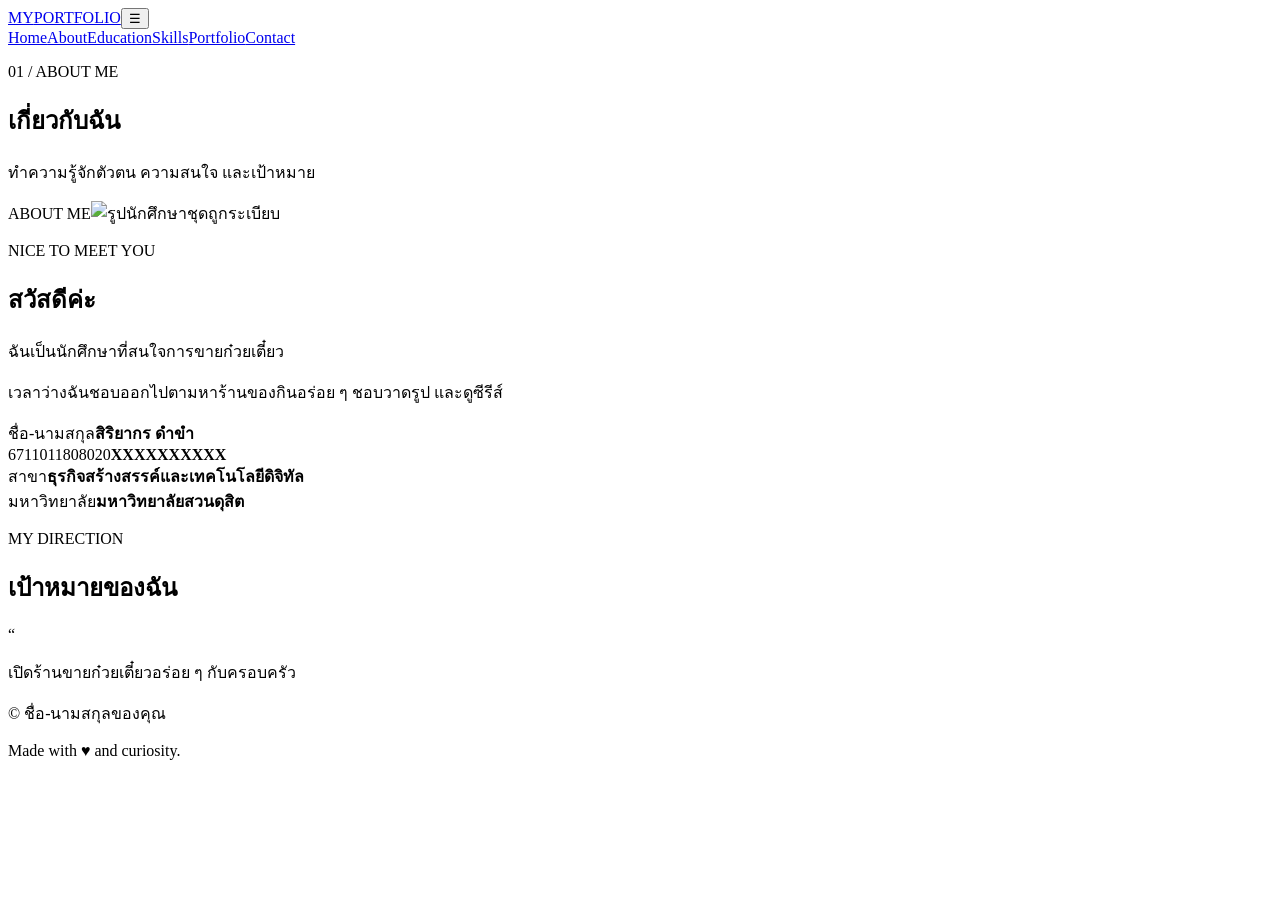
==== about.html @ 48eb5558 "Add files via upload" ====
<!doctype html>
<html lang="th">
<head><meta charset="utf-8"><meta name="viewport" content="width=device-width, initial-scale=1"><meta name="description" content="ข้อมูลส่วนตัวและความสนใจ"><title>เกี่ยวกับฉัน | My Personal Portfolio</title><link rel="stylesheet" href="css/style.css"></head>
<body data-page="about">
  <header class="site-header"><div class="container nav-wrap"><a class="brand" href="index.html">MY<span>PORTFOLIO</span></a><button class="menu-toggle" type="button" aria-expanded="false" aria-controls="site-nav" aria-label="เปิดเมนู">☰</button><nav id="site-nav" class="site-nav" aria-label="เมนูหลัก"><a data-nav="home" href="index.html">Home</a><a data-nav="about" href="about.html">About</a><a data-nav="education" href="education.html">Education</a><a data-nav="skills" href="skills.html">Skills</a><a data-nav="portfolio" href="portfolio.html">Portfolio</a><a data-nav="contact" href="contact.html">Contact</a></nav></div></header>
  <main>
    <section class="page-hero"><div class="container"><p class="eyebrow">01 / ABOUT ME</p><h1>เกี่ยวกับ<span>ฉัน</span></h1><p class="page-intro">ทำความรู้จักตัวตน ความสนใจ และเป้าหมาย</p></div></section>
    <section class="section"><div class="container about-grid">
      <div class="about-photo reveal"><div class="portrait-frame portrait-small"><span class="portrait-label">ABOUT ME</span><img src="assets/me2.jpg" alt="รูปนักศึกษาชุดถูกระเบียบ"></div></div>
      <div class="about-content reveal reveal-delay"><p class="eyebrow">NICE TO MEET YOU</p><h2>สวัสดีค่ะ<br></h2><p>ฉันเป็นนักศึกษาที่สนใจการขายก๋วยเตี๋ยว</p><p>เวลาว่างฉันชอบออกไปตามหาร้านของกินอร่อย ๆ ชอบวาดรูป และดูซีรีส์</p><div class="info-list"><div><span>ชื่อ-นามสกุล</span><strong>สิริยากร ดำขำ</strong></div><div><span>6711011808020</span><strong>XXXXXXXXXX</strong></div><div><span>สาขา</span><strong>ธุรกิจสร้างสรรค์และเทคโนโลยีดิจิทัล</strong></div><div><span>มหาวิทยาลัย</span><strong>มหาวิทยาลัยสวนดุสิต</strong></div></div></div>
    </div></section>
    <section class="section section-soft"><div class="container two-col"><div><p class="eyebrow">MY DIRECTION</p><h2>เป้าหมายของฉัน</h2></div><div class="quote-card"><span class="quote-mark">“</span><p>เปิดร้านขายก๋วยเตี๋ยวอร่อย ๆ กับครอบครัว</p></div></div></section>
  </main>
  <footer class="site-footer"><div class="container footer-inner"><p>© <span data-year></span> ชื่อ-นามสกุลของคุณ</p><p>Made with <span class="pink">♥</span> and curiosity.</p></div></footer><script src="js/script.js"></script>
</body></html>
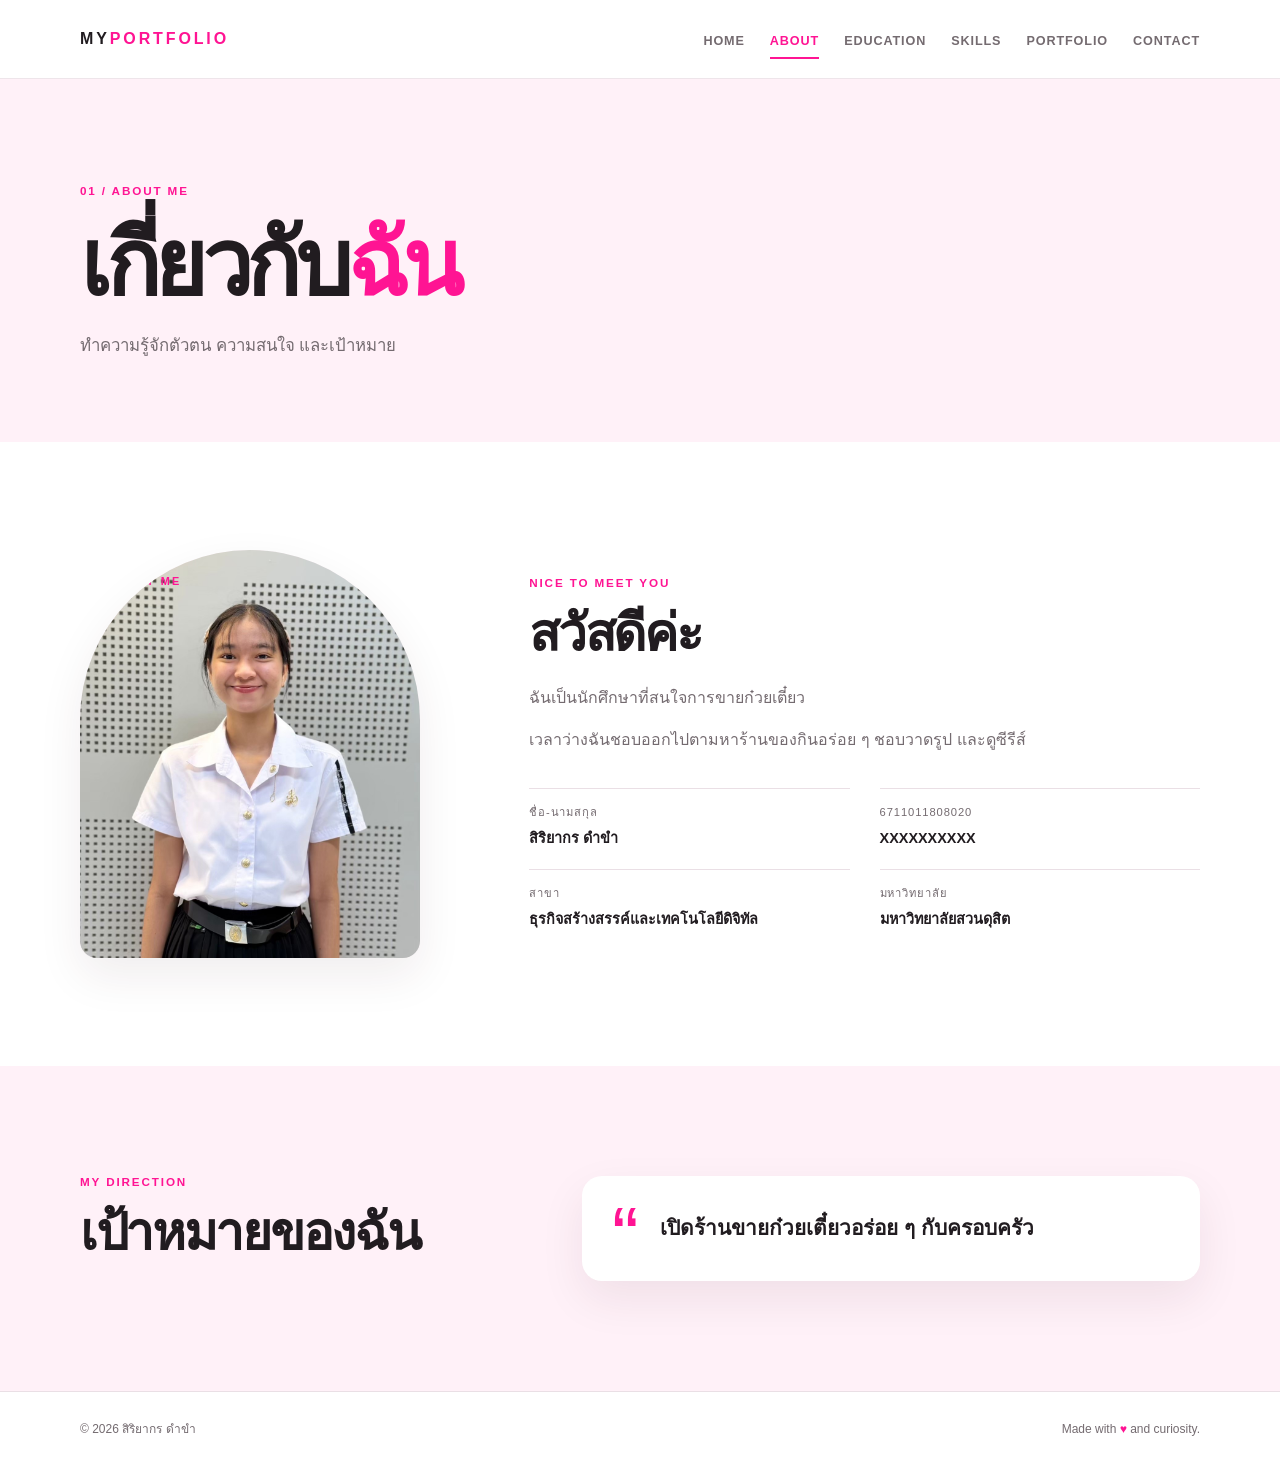
==== commit 1f4a8e1d: "Update about.html" ====
--- a/about.html
+++ b/about.html
@@ -11,5 +11,5 @@
     </div></section>
     <section class="section section-soft"><div class="container two-col"><div><p class="eyebrow">MY DIRECTION</p><h2>เป้าหมายของฉัน</h2></div><div class="quote-card"><span class="quote-mark">“</span><p>เปิดร้านขายก๋วยเตี๋ยวอร่อย ๆ กับครอบครัว</p></div></div></section>
   </main>
-  <footer class="site-footer"><div class="container footer-inner"><p>© <span data-year></span> ชื่อ-นามสกุลของคุณ</p><p>Made with <span class="pink">♥</span> and curiosity.</p></div></footer><script src="js/script.js"></script>
+  <footer class="site-footer"><div class="container footer-inner"><p>© <span data-year></span> สิริยากร ดำขำ</p><p>Made with <span class="pink">♥</span> and curiosity.</p></div></footer><script src="js/script.js"></script>
 </body></html>
--- a/css/style.css
+++ b/css/style.css
@@ -0,0 +1,157 @@
+@import url('https://fonts.googleapis.com/css2?family=DM+Sans:wght@400;500;600;700&family=Noto+Sans+Thai:wght@400;500;600;700&display=swap');
+
+:root { --pink:#FF1493; --pink-soft:#fff1f8; --ink:#211c20; --muted:#746b70; --line:#eadfe5; --white:#fff; --shadow:0 18px 45px rgba(60,21,44,.08); --radius:20px; }
+* { box-sizing:border-box; }
+html { scroll-behavior:smooth; }
+body { margin:0; color:var(--ink); background:var(--white); font-family:'DM Sans','Noto Sans Thai',Arial,sans-serif; line-height:1.65; }
+img { max-width:100%; display:block; }
+a { color:inherit; text-decoration:none; }
+button,input,textarea { font:inherit; }
+.container { width:min(1120px, calc(100% - 48px)); margin:0 auto; }
+.narrow { width:min(820px, calc(100% - 48px)); }
+.section { padding:108px 0; }
+.section-soft { background:var(--pink-soft); }
+.site-header { position:relative; z-index:10; background:rgba(255,255,255,.95); border-bottom:1px solid rgba(234,223,229,.8); }
+.nav-wrap { min-height:78px; display:flex; align-items:center; justify-content:space-between; gap:28px; }
+.brand { font-size:1rem; font-weight:700; letter-spacing:.18em; white-space:nowrap; }
+.brand span { color:var(--pink); }
+.site-nav { display:flex; align-items:center; gap:25px; }
+.site-nav a { position:relative; padding:28px 0 24px; color:var(--muted); font-size:.79rem; font-weight:600; text-transform:uppercase; letter-spacing:.07em; }
+.site-nav a::after { position:absolute; content:''; left:0; right:0; bottom:16px; height:2px; background:var(--pink); transform:scaleX(0); transition:transform .25s ease; }
+.site-nav a:hover,.site-nav a.active { color:var(--pink); }
+.site-nav a:hover::after,.site-nav a.active::after { transform:scaleX(1); }
+.menu-toggle { display:none; border:0; background:transparent; color:var(--ink); font-size:1.7rem; cursor:pointer; }
+.hero { min-height:calc(100vh - 78px); display:flex; align-items:center; padding:80px 0 110px; }
+.hero-grid { display:grid; grid-template-columns:1.1fr .9fr; align-items:center; gap:80px; }
+.eyebrow { margin:0 0 14px; color:var(--pink); font-size:.73rem; font-weight:700; letter-spacing:.16em; line-height:1.3; text-transform:uppercase; }
+h1,h2,h3,p { margin-top:0; }
+h1,h2,h3 { line-height:1.18; }
+h1 { margin-bottom:26px; font-size:clamp(3.2rem,7vw,6rem); letter-spacing:-.06em; }
+h1 span,h2 span { color:var(--pink); }
+h2 { margin-bottom:20px; font-size:clamp(2rem,4vw,3.35rem); letter-spacing:-.045em; }
+h3 { margin-bottom:10px; }
+.lead { max-width:570px; margin-bottom:30px; color:var(--muted); font-size:1.05rem; }
+.button-row { display:flex; flex-wrap:wrap; gap:12px; }
+.button { display:inline-flex; align-items:center; justify-content:center; gap:16px; min-height:52px; padding:13px 22px; border:1px solid var(--pink); border-radius:999px; color:var(--white); background:var(--pink); font-size:.9rem; font-weight:700; cursor:pointer; transition:transform .25s ease, box-shadow .25s ease, background .25s ease; }
+.button:hover { transform:translateY(-3px); box-shadow:0 12px 22px rgba(255,20,147,.2); }
+.button-outline { color:var(--pink); background:var(--white); }
+.button-outline:hover { color:var(--white); background:var(--pink); }
+.quick-links { display:flex; gap:24px; margin-top:34px; color:var(--muted); font-size:.82rem; font-weight:600; }
+.quick-links a { border-bottom:1px solid transparent; transition:color .2s,border .2s; }
+.quick-links a:hover { color:var(--pink); border-color:var(--pink); }
+.hero-visual { position:relative; width:min(390px,100%); justify-self:end; }
+.portrait-frame { position:relative; overflow:hidden; aspect-ratio:5 / 6; border-radius:220px 220px 18px 18px; background:var(--pink-soft); box-shadow:var(--shadow); }
+.portrait-frame img { width:100%; height:100%; object-fit:cover; }
+.portrait-label { position:absolute; z-index:1; top:23px; left:26px; color:var(--pink); font-size:.68rem; font-weight:700; letter-spacing:.2em; line-height:1.5; }
+.portrait-mark { position:absolute; right:26px; bottom:18px; color:var(--pink); font-size:2.8rem; line-height:1; }
+.floating-note { position:absolute; right:-31px; bottom:55px; display:flex; align-items:center; gap:10px; padding:15px 18px; border-radius:13px; background:var(--white); box-shadow:var(--shadow); font-size:.73rem; font-weight:600; line-height:1.2; }
+.floating-note strong { color:var(--pink); font-size:1.4rem; }
+.section-heading { margin-bottom:44px; }
+.section-heading h2 { margin-bottom:0; }
+.intro-grid { display:grid; grid-template-columns:.9fr 1.1fr; align-items:end; gap:80px; margin-bottom:62px; }
+.intro-text { max-width:440px; color:var(--muted); font-size:1.04rem; }
+.stats-grid { display:grid; grid-template-columns:repeat(3,1fr); gap:14px; }
+.stat-card { padding:25px 20px; border-left:2px solid var(--pink); background:var(--white); }
+.stat-card strong { display:block; margin-bottom:4px; color:var(--pink); font-size:2.1rem; letter-spacing:-.05em; }
+.stat-card span { color:var(--muted); font-size:.75rem; text-transform:uppercase; letter-spacing:.12em; }
+.card-grid { display:grid; gap:22px; }
+.three-cols { grid-template-columns:repeat(3,1fr); }
+.two-cols { grid-template-columns:repeat(2,1fr); }
+.feature-card,.skill-card,.timeline-card,.project-card { display:block; border:1px solid var(--line); border-radius:var(--radius); background:var(--white); }
+.feature-card { min-height:245px; padding:29px; }
+.card-hover { transition:transform .28s ease, box-shadow .28s ease, border-color .28s ease; }
+.card-hover:hover { border-color:rgba(255,20,147,.35); transform:translateY(-7px); box-shadow:var(--shadow); }
+.card-icon { display:inline-grid; place-items:center; width:45px; height:45px; margin-bottom:28px; border-radius:50%; color:var(--pink); background:var(--pink-soft); font-size:1.2rem; font-weight:700; }
+.feature-card p,.skill-card p,.project-body p,.activity-item p { color:var(--muted); }
+.card-arrow { display:block; margin-top:27px; color:var(--pink); font-size:.8rem; font-weight:700; }
+.page-hero { padding:104px 0 82px; background:var(--pink-soft); }
+.page-hero h1 { margin-bottom:14px; font-size:clamp(3rem,7vw,5.6rem); }
+.page-intro { max-width:540px; margin-bottom:0; color:var(--muted); font-size:1.05rem; }
+.about-grid { display:grid; grid-template-columns:.7fr 1.3fr; align-items:center; gap:88px; }
+.about-photo { max-width:340px; }
+.portrait-small { border-radius:180px 180px 18px 18px; }
+.about-content > p:not(.eyebrow) { max-width:650px; color:var(--muted); }
+.info-list { display:grid; grid-template-columns:repeat(2,1fr); gap:18px 30px; margin-top:35px; }
+.info-list div { padding-top:14px; border-top:1px solid var(--line); }
+.info-list span,.contact-list small { display:block; margin-bottom:3px; color:var(--muted); font-size:.7rem; letter-spacing:.08em; text-transform:uppercase; }
+.info-list strong { font-size:.9rem; }
+.two-col { display:grid; grid-template-columns:.8fr 1.2fr; align-items:center; gap:90px; }
+.quote-card { position:relative; padding:35px 38px 35px 78px; border-radius:var(--radius); background:var(--white); box-shadow:var(--shadow); }
+.quote-card p { margin:0; font-size:1.3rem; font-weight:600; }
+.quote-mark { position:absolute; top:20px; left:30px; color:var(--pink); font-size:5rem; line-height:1; }
+.timeline { position:relative; }
+.timeline::before { position:absolute; top:20px; bottom:20px; left:19px; width:1px; background:var(--line); content:''; }
+.timeline-item { position:relative; display:grid; grid-template-columns:70px 1fr; gap:23px; margin-bottom:50px; }
+.timeline-item:last-child { margin-bottom:0; }
+.timeline-dot { position:relative; z-index:1; display:grid; place-items:center; width:40px; height:40px; border:1px solid var(--pink); border-radius:50%; color:var(--pink); background:var(--white); font-size:.75rem; font-weight:700; }
+.timeline-date { grid-column:2; margin-bottom:10px; color:var(--pink); font-size:.72rem; font-weight:700; letter-spacing:.12em; text-transform:uppercase; }
+.timeline-card { grid-column:2; padding:30px; }
+.timeline-card h2 { margin-bottom:4px; font-size:1.7rem; }
+.muted { color:var(--muted); }
+.tag-list { display:flex; flex-wrap:wrap; gap:8px; margin-top:20px; }
+.tag-list span { padding:5px 10px; border-radius:999px; color:var(--pink); background:var(--pink-soft); font-size:.7rem; font-weight:600; }
+.large-copy { max-width:530px; color:var(--muted); font-size:1.2rem; }
+.skill-card { padding:30px; }
+.skill-heading { display:flex; align-items:center; gap:16px; margin-bottom:21px; }
+.skill-heading .card-icon { flex:none; margin:0; }
+.skill-heading .eyebrow { margin-bottom:3px; }
+.skill-heading h2 { margin:0; font-size:1.7rem; }
+.skill-bars { margin-top:28px; }
+.skill-row { position:relative; display:grid; grid-template-columns:1fr auto; gap:5px; margin-bottom:18px; font-size:.78rem; font-weight:600; }
+.skill-row b { color:var(--pink); font-weight:600; }
+.skill-row i { grid-column:1/-1; height:5px; border-radius:99px; background:var(--pink-soft); }
+.skill-row em { display:block; height:100%; border-radius:99px; background:var(--pink); }
+.tag-list-large { gap:12px; }
+.tag-list-large span { padding:10px 14px; border:1px solid var(--line); color:var(--ink); background:var(--white); }
+.language-list { margin-top:26px; }
+.language-list div { display:flex; justify-content:space-between; padding:13px 0; border-bottom:1px solid var(--line); font-size:.86rem; }
+.language-list b { color:var(--pink); font-weight:500; }
+.project-grid { display:grid; grid-template-columns:repeat(2,1fr); gap:28px; }
+.project-card { overflow:hidden; }
+.project-featured { grid-column:span 2; display:grid; grid-template-columns:1.1fr .9fr; }
+.project-visual { position:relative; min-height:280px; overflow:hidden; padding:25px; }
+.project-visual > span { position:absolute; top:22px; right:25px; color:rgba(33,28,32,.55); font-size:.8rem; font-weight:700; }
+.visual-pink { display:grid; place-items:center; background:#ffc4e1; }
+.visual-dark { display:grid; place-items:center; color:var(--white); background:#30282e; }
+.visual-light { display:grid; place-items:center; background:#f2e8ed; }
+.visual-outline { display:grid; place-items:center; color:var(--pink); background:#fff8fb; }
+.mock-window { width:55%; padding:32px 20px 20px; border-radius:8px; background:var(--white); box-shadow:10px 14px 0 rgba(255,20,147,.14); transform:rotate(-5deg); }
+.mock-window div { display:inline-block; width:7px; height:7px; margin-right:4px; border-radius:50%; background:var(--pink); }
+.mock-window strong { display:block; margin-top:48px; color:var(--pink); font-size:1.5rem; letter-spacing:.16em; }
+.fish-shape { position:absolute; font-size:16rem; line-height:1; opacity:.18; transform:rotate(-25deg); }
+.visual-dark strong { position:relative; z-index:1; font-size:2.8rem; line-height:.9; letter-spacing:.08em; }
+.promise-lines,.ar-text { font-size:3.1rem; font-weight:700; line-height:.9; letter-spacing:-.07em; }
+.promise-lines b { color:var(--pink); }
+.ar-text { padding:25px; border:2px solid var(--pink); border-radius:50%; transform:rotate(10deg); }
+.project-body { padding:28px 30px 32px; }
+.project-body h2 { margin-bottom:12px; font-size:1.7rem; }
+.project-body p { margin-bottom:0; }
+.activity-list { max-width:850px; }
+.activity-item { display:grid; grid-template-columns:92px 1fr; gap:35px; padding:35px 0; border-bottom:1px solid var(--line); }
+.activity-item:first-child { padding-top:0; }
+.activity-item:last-child { border-bottom:0; }
+.activity-number { color:var(--pink); font-size:2.7rem; font-weight:700; letter-spacing:-.08em; }
+.activity-item h2 { margin-bottom:12px; font-size:1.9rem; }
+.contact-grid { display:grid; grid-template-columns:.8fr 1.2fr; gap:100px; align-items:start; }
+.contact-info > p:not(.eyebrow) { max-width:390px; color:var(--muted); }
+.contact-list { margin-top:40px; }
+.contact-list a { display:flex; align-items:center; gap:15px; padding:17px 0; border-bottom:1px solid var(--line); transition:color .2s; }
+.contact-list a:hover { color:var(--pink); }
+.contact-icon { display:grid; place-items:center; width:35px; height:35px; border-radius:50%; color:var(--pink); background:var(--pink-soft); font-size:.85rem; font-weight:700; }
+.contact-form { padding:34px; border-radius:var(--radius); background:var(--pink-soft); }
+.form-row { display:grid; grid-template-columns:1fr 1fr; gap:18px; }
+.contact-form label { display:block; margin-bottom:18px; font-size:.8rem; font-weight:600; }
+.contact-form input,.contact-form textarea { display:block; width:100%; margin-top:7px; padding:13px 15px; border:1px solid transparent; border-radius:10px; outline:0; color:var(--ink); background:var(--white); resize:vertical; transition:border .2s,box-shadow .2s; }
+.contact-form input:focus,.contact-form textarea:focus { border-color:var(--pink); box-shadow:0 0 0 3px rgba(255,20,147,.1); }
+.form-note { margin:15px 0 0; color:var(--muted); font-size:.72rem; }
+.site-footer { padding:28px 0; border-top:1px solid var(--line); }
+.footer-inner { display:flex; align-items:center; justify-content:space-between; gap:20px; color:var(--muted); font-size:.75rem; }
+.footer-inner p { margin:0; }
+.pink { color:var(--pink); }
+.reveal { animation:fade-up .7s both; }
+.reveal-delay { animation-delay:.12s; }
+.reveal-delay-2 { animation-delay:.24s; }
+@keyframes fade-up { from { opacity:0; transform:translateY(16px); } to { opacity:1; transform:translateY(0); } }
+@media (max-width:850px) { .hero-grid,.about-grid,.contact-grid { grid-template-columns:1fr; gap:55px; } .hero { min-height:auto; padding:76px 0 92px; } .hero-visual { justify-self:center; } .intro-grid,.two-col { grid-template-columns:1fr; gap:28px; } .contact-grid { gap:45px; } .about-photo { margin:0 auto; } .site-nav { gap:14px; } .site-nav a { font-size:.7rem; } .three-cols { grid-template-columns:1fr; } }
+@media (max-width:650px) { .container,.narrow { width:min(100% - 34px, 1120px); } .section { padding:75px 0; } .nav-wrap { min-height:68px; } .menu-toggle { display:block; } .site-nav { position:absolute; top:68px; left:0; right:0; display:none; flex-direction:column; align-items:stretch; gap:0; padding:10px 17px 16px; border-bottom:1px solid var(--line); background:var(--white); box-shadow:0 12px 25px rgba(60,21,44,.07); } .site-nav.open { display:flex; } .site-nav a { padding:12px 0; } .site-nav a::after { bottom:4px; transform-origin:left; } h1 { font-size:3.2rem; } .page-hero { padding:75px 0 60px; } .stats-grid { gap:8px; } .stat-card { padding:18px 12px; } .stat-card strong { font-size:1.6rem; } .project-grid,.project-featured,.two-cols { grid-template-columns:1fr; } .project-featured { grid-column:auto; } .project-visual { min-height:220px; } .activity-item { grid-template-columns:55px 1fr; gap:17px; } .activity-number { font-size:1.9rem; } .form-row { grid-template-columns:1fr; gap:0; } .contact-form { padding:24px 18px; } .footer-inner { align-items:flex-start; flex-direction:column; gap:5px; } .floating-note { right:-8px; bottom:25px; } }
+@media (prefers-reduced-motion:reduce) { *,*::before,*::after { scroll-behavior:auto!important; animation-duration:.01ms!important; transition-duration:.01ms!important; } }
